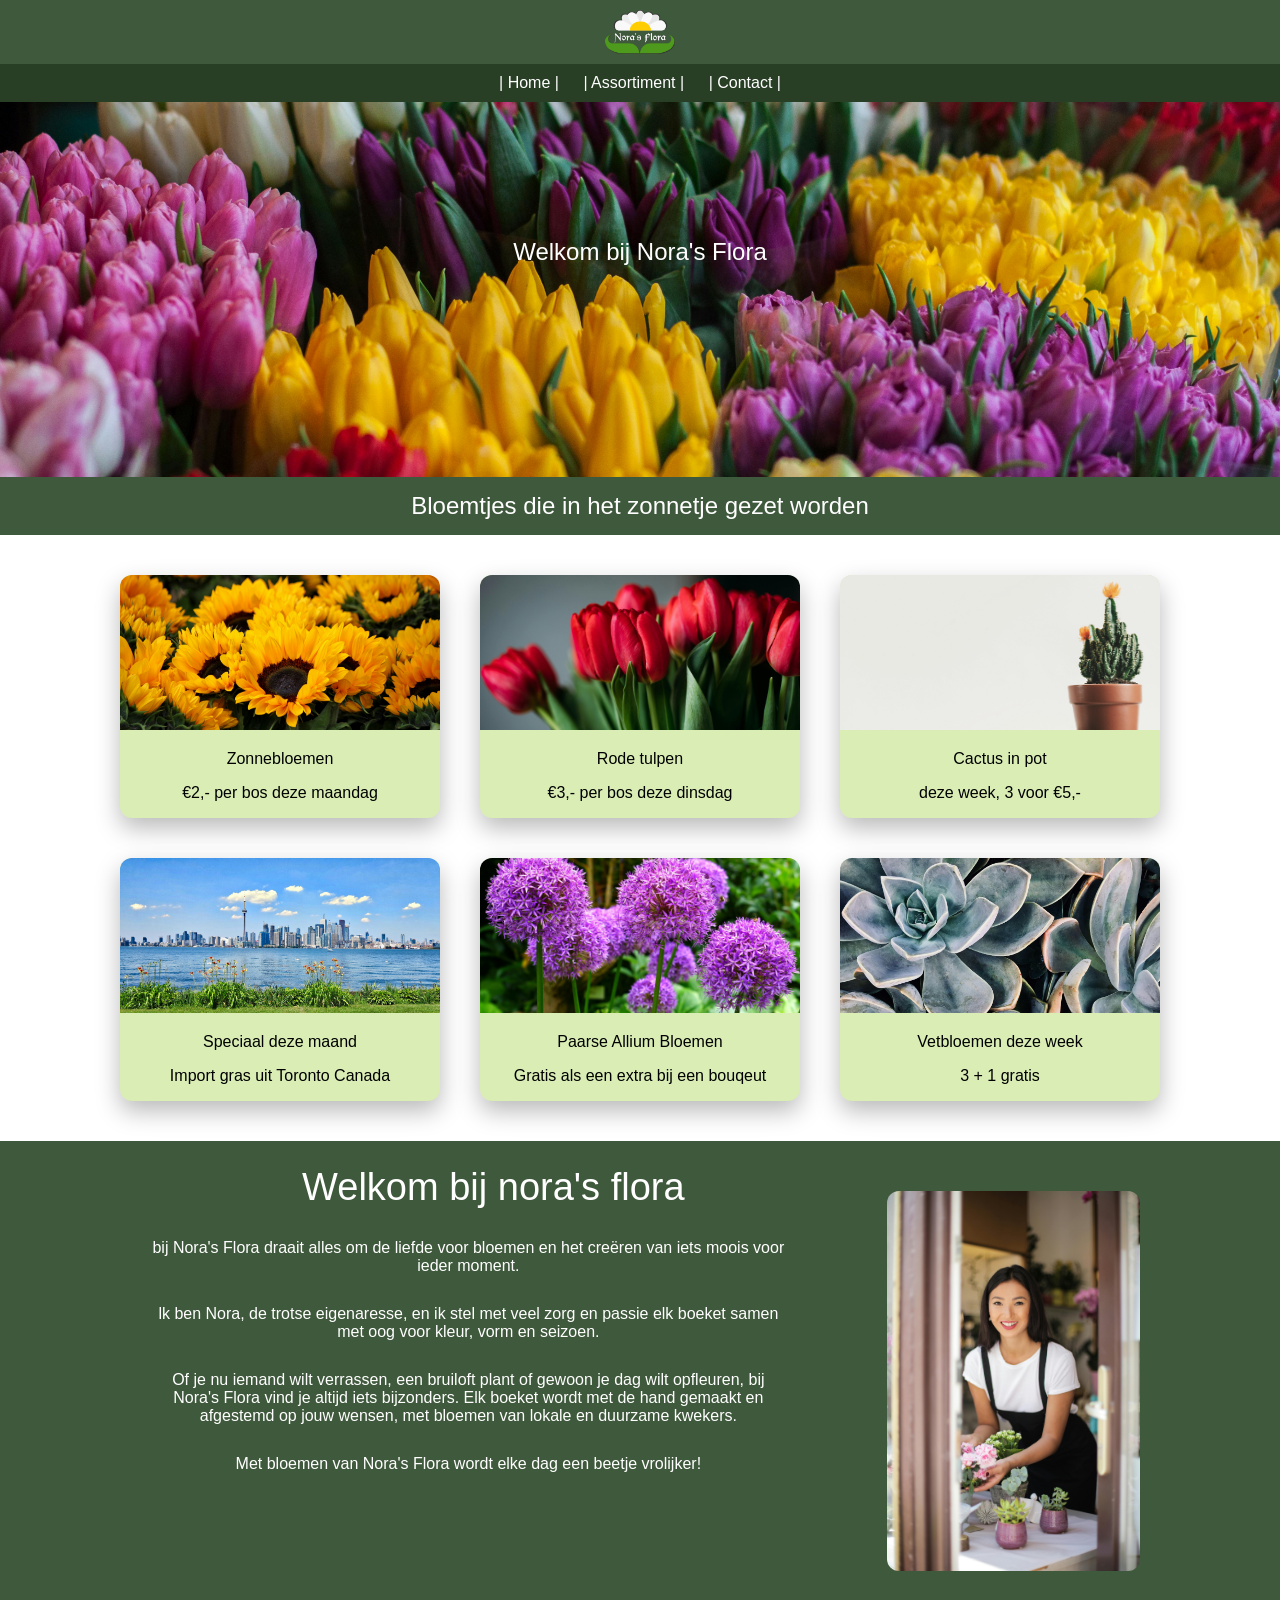
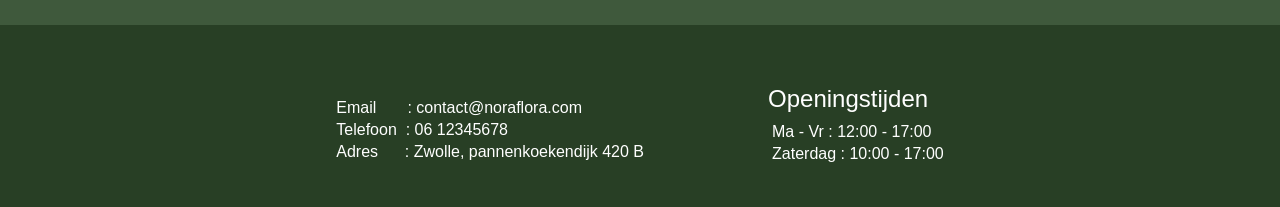
==== index.html @ fdf60d14 "de hele website" ====
<!doctype html>
<html lang="en">
  <head>
    <meta charset="UTF-8" />
    <meta name="viewport" content="width=device-width, initial-scale=1.0" />
    <link rel="stylesheet" href="style.css" />
    <title>Nora's Flora</title>
  </head>
  <body>
    <header>
      <div id="divLogo">
        <img
          id="imgLogo"
          src="images/Nora'sFloraLogo.png"
          alt="Nora'sFloraLogo"
        />
      </div>
      <div id="divNavigatie">
        <a href="index.html">| Home |</a>
        <a href="assortiment.html">| Assortiment |</a>
        <a href="contact.html">| Contact |</a>
      </div>
    </header>
    <main>
      <p id="pImgFlowers">Welkom bij Nora's Flora</p>
      <p id="zonnetje">Bloemtjes die in het zonnetje gezet worden</p>
      <div id="aanbiedingen-container">
        <div class="aanbiedingen">
          <div><img src="./images/pexels-pixabay-54267.jpg" /></div>

          <p>Zonnebloemen</p>
          <p>€2,- per bos deze maandag</p>
        </div>
        <div class="aanbiedingen">
          <div><img src="./images/pexels-valeriya-1961778.jpg" /></div>

          <p>Rode tulpen</p>
          <p>€3,- per bos deze dinsdag</p>
        </div>
        <div class="aanbiedingen">
          <div><img src="./images/pexels-scottwebb-403571.jpg" /></div>

          <p>Cactus in pot</p>
          <p>deze week, 3 voor €5,-</p>
        </div>
        <div class="aanbiedingen">
          <div><img src="./images/pexels-nextvoyage-457937.jpg" /></div>

          <p>Speciaal deze maand</p>
          <p>Import gras uit Toronto Canada</p>
        </div>
        <div class="aanbiedingen">
          <div><img src="./images/pexels-mikebirdy-109828.jpg" /></div>

          <p>Paarse Allium Bloemen</p>
          <p>Gratis als een extra bij een bouqeut</p>
        </div>
        <div class="aanbiedingen">
          <div>
            <img src="./images/pexels-maureen-piecesphotography-1207978.jpg" />
          </div>

          <p>Vetbloemen deze week</p>
          <p>3 + 1 gratis</p>
        </div>
      </div>
    </main>
    <div id="introductionContainer">
      <div>
        <h1 class="introductionTitel">Welkom bij nora's flora</h1>
        <p>
          bij Nora's Flora draait alles om de liefde voor bloemen en het creëren
          van iets moois voor ieder moment.
        </p>
        <p>
          lk ben Nora, de trotse eigenaresse, en ik stel met veel zorg en passie
          elk boeket samen met oog voor kleur, vorm en seizoen.
        </p>
        <p>
          Of je nu iemand wilt verrassen, een bruiloft plant of gewoon je dag
          wilt opfleuren, bij Nora's Flora vind je altijd iets bijzonders. Elk
          boeket wordt met de hand gemaakt en afgestemd op jouw wensen, met
          bloemen van lokale en duurzame kwekers.
        </p>
        <p>Met bloemen van Nora's Flora wordt elke dag een beetje vrolijker!</p>
      </div>

      <div>
        <img id="introductionImg" src="./images/pexels-olly-3775156.jpg" />
      </div>
    </div>
    <footer id="footerContainer">
      <div id="footerLinks">
        <p>
          Email&nbsp;&nbsp;&nbsp;&nbsp;&nbsp;&nbsp;&nbsp;: contact@noraflora.com
        </p>
        <p>Telefoon&nbsp;&nbsp;: 06 12345678</p>
        <p>
          Adres&nbsp;&nbsp;&nbsp;&nbsp;&nbsp;&nbsp;: Zwolle, pannenkoekendijk
          420 B
        </p>
      </div>
      <div id="footerRechts">
        <h2>Openingstijden</h2>
        <p>Ma - Vr : 12:00 - 17:00</p>
        <p>Zaterdag : 10:00 - 17:00</p>
      </div>
    </footer>
  </body>
</html>
---- style.css ----
body {
  margin: 0;
  /* padding: 0; */
  color: #ffffff;
  font-family: sans-serif;
}

#divLogo {
  background-color: #3f593c;
  color: #ffffff;
  display: flex;
  justify-content: space-between;
  align-items: center;
  padding: 10px 20px;
}

#imgLogo {
  width: 70px;
  height: auto;
  display: block;
  margin: 0 auto;
}

#divNavigatie {
  background-color: #283f25;
  padding: 10px 0;
  text-align: center;
}

#divNavigatie a {
  color: #ffffff;
  margin: 0 10px;
  text-decoration: none;
}

#imgFlowers {
  width: 100%;
  height: 200px;
  display: block;
  margin: 0;
}

#footerContainer {
  background-color: #283f25;
  display: flex;
  justify-content: center;
  padding: 40px;
}

#footerLinks {
  padding-right: 10%;
  padding-top: 30px;
}

#footerLinks p,
#footerRechts p {
  margin: 4px;
  font-weight: normal;
}

#footerRechts h2 {
  margin-bottom: 10px;
  font-weight: normal;
}

#pImgFlowers {
  background-image: url("images/pexels-jmark-250716.jpg");
  background-size: cover;
  background-position: center;
  margin: 0;
  width: 100%;
  height: 375px;
}

#pImgFlowers {
  text-align: center;
  line-height: 300px;
  font-size: 24px;
}

#zonnetje {
  background-color: #3f593c;
  text-align: center;
  margin: 0;
  padding: 15px;
  font-size: 24px;
}

#aanbiedingen-container {
  display: grid;
  grid-template-columns: repeat(auto-fit, minmax(275px, 1fr));
  gap: 40px;
  margin: 40px 120px 40px;
}

.aanbiedingen {
  background: #d9edb5;
  border-radius: 12px;
  overflow: hidden;
  box-shadow: 0 10px 25px rgba(0, 0, 0, 0.28);
  text-align: center;
  color: #000000;
}

.aanbiedingen img {
  width: 100%;
  height: 100%;
  object-fit: cover;
  max-height: 155px;
}

#introductionContainer {
  background-color: #3f593c;
  display: flex;
  justify-content: center;
}

#introductionContainer h1 {
  font-size: 38px;
  margin-left: 200px;
  font-weight: normal;
  text-align: center;
}

#introductionContainer p {
  text-align: center;
  margin: 30px 0 0 150px;
}

#introductionImg {
  max-height: 380px;
  border-radius: 12px;
  margin: 50px 140px 50px 100px;
}

#assortimentContainer {
  max-width: 900px;
  margin: 30px auto;
  padding: 10px;
}

#producten {
  display: grid;
  grid-template-columns: repeat(4, 1fr);
  gap: 20px;
}

.product {
  background-color: #d9edb5;
  border-radius: 8px;
  text-align: center;
  overflow: hidden;
  color: #000000;
}

.product img {
  width: 100%;
  height: 187px;
  object-fit: cover;
  display: block;
}

.product p {
  font-size: 16px;
}

.product-large {
  grid-column: 1 / span 2;
  grid-row: 2 / span 2;
}

.product-large img {
  height: 420px;
}

#contact {
  background-color: #d9edb5;
  padding: 30px 0px;
}

.contactBox {
  background-color: #3f593c;
  margin: 0px;
  padding: 5px;
}

#contactFormulier {
  display: flex;
  background-color: #3f593c;
  margin-left: 10px;
  padding: 0 100px;
  gap: 100px;
  font-size: 14px;
}

#contactOpnemen {
  text-align: center;
  font-size: 28px;
}

#vragenEnOpmerkingen {
  resize: none;
  border-radius: 10px;
  padding: 10px;
  background-color: #f7feea;
}

#contactInformatie {
  display: flex;
  gap: 280px;
  margin-top: 10px;
}

#contactGegevens {
  display: flex;
  gap: 10px;
  margin-left: 120px;
}

#email {
  background-color: #f7feea;
  border-radius: 8px;
  padding: 7px;
  width: 315px;
}

#contactButton {
  background-color: #d9edb5;
  border-radius: 15px;
  margin: 10px 0 0 30px;
  padding: 7px;
  width: 280px;
}

/* 
FFFFFF
3F593C
283F25
D9EDB5
F6F8E7 
*/
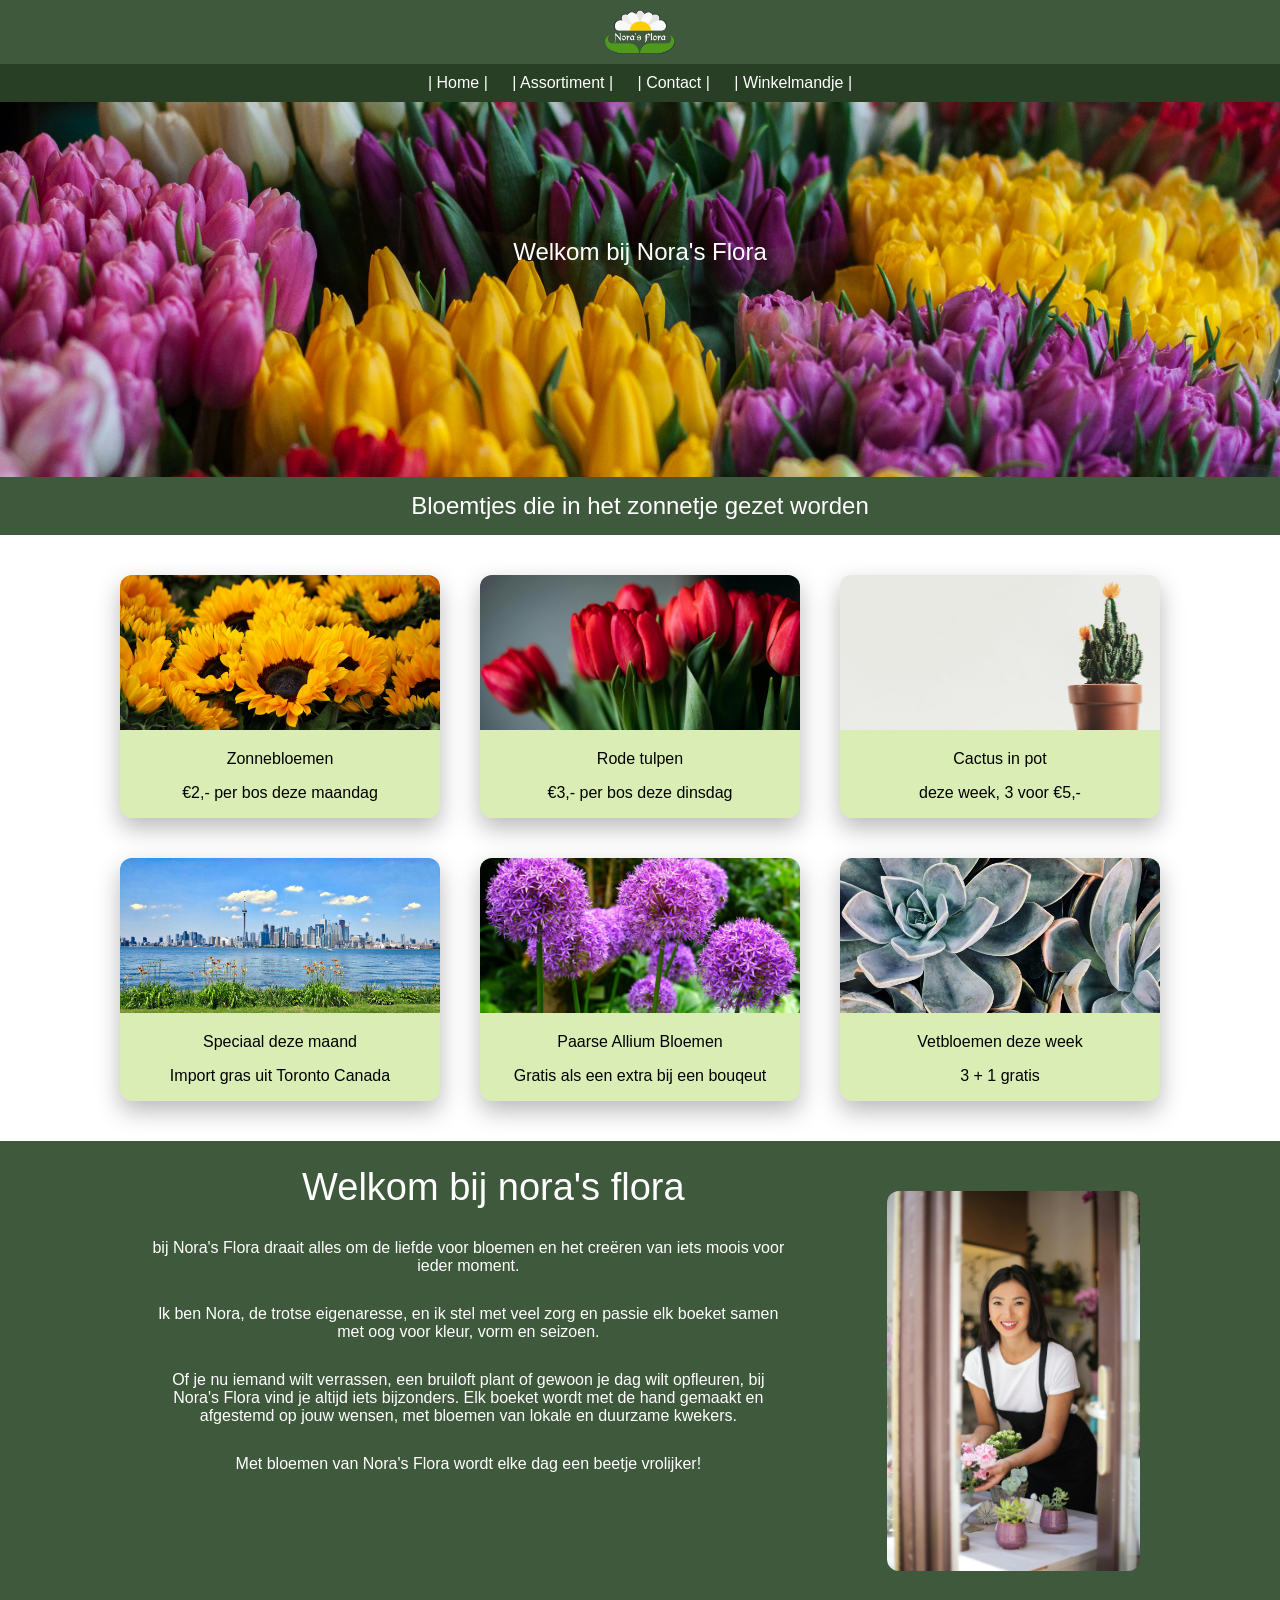
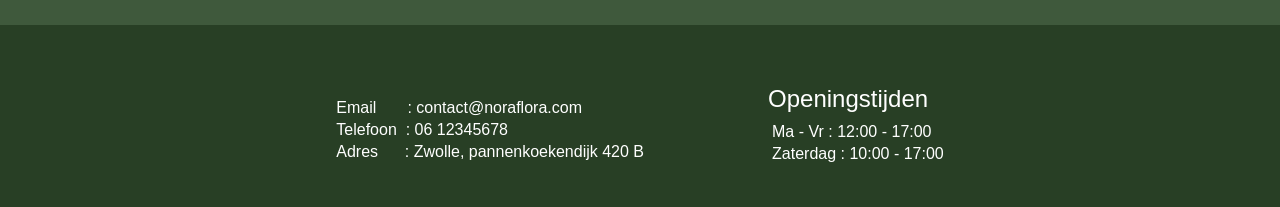
==== commit 1f652604: "peak" ====
--- a/index.html
+++ b/index.html
@@ -1,110 +1,115 @@
 <!doctype html>
 <html lang="en">
-  <head>
-    <meta charset="UTF-8" />
-    <meta name="viewport" content="width=device-width, initial-scale=1.0" />
-    <link rel="stylesheet" href="style.css" />
-    <title>Nora's Flora</title>
-  </head>
-  <body>
-    <header>
-      <div id="divLogo">
-        <img
-          id="imgLogo"
-          src="images/Nora'sFloraLogo.png"
-          alt="Nora'sFloraLogo"
-        />
+
+<head>
+  <meta charset="UTF-8" />
+  <meta name="viewport" content="width=device-width, initial-scale=1.0" />
+  <link rel="stylesheet" href="style.css" />
+  <title>Nora's Flora</title>
+  <script src="producten.js"></script>
+  <script src="script.js"></script>
+</head>
+
+<body>
+  <header>
+    <div id="divLogo">
+      <img id="imgLogo" src="images/Nora'sFloraLogo.png" alt="Nora'sFloraLogo" />
+    </div>
+    <div id="divNavigatie">
+      <a href="index.html">| Home |</a>
+      <a href="assortiment.html">| Assortiment |</a>
+      <a href="contact.html">| Contact |</a>
+      <a href="shoppingcart.html">| Winkelmandje |</a>
+      <span id="cartCount"></span>
+
+
+    </div>
+  </header>
+  <main>
+    <p id="pImgFlowers">Welkom bij Nora's Flora</p>
+    <p id="zonnetje">Bloemtjes die in het zonnetje gezet worden</p>
+    <div id="aanbiedingen-container">
+      <div class="aanbiedingen">
+        <div><img src="./images/pexels-pixabay-54267.jpg" /></div>
+
+        <p>Zonnebloemen</p>
+        <p>€2,- per bos deze maandag</p>
       </div>
-      <div id="divNavigatie">
-        <a href="index.html">| Home |</a>
-        <a href="assortiment.html">| Assortiment |</a>
-        <a href="contact.html">| Contact |</a>
+      <div class="aanbiedingen">
+        <div><img src="./images/pexels-valeriya-1961778.jpg" /></div>
+
+        <p>Rode tulpen</p>
+        <p>€3,- per bos deze dinsdag</p>
       </div>
-    </header>
-    <main>
-      <p id="pImgFlowers">Welkom bij Nora's Flora</p>
-      <p id="zonnetje">Bloemtjes die in het zonnetje gezet worden</p>
-      <div id="aanbiedingen-container">
-        <div class="aanbiedingen">
-          <div><img src="./images/pexels-pixabay-54267.jpg" /></div>
+      <div class="aanbiedingen">
+        <div><img src="./images/pexels-scottwebb-403571.jpg" /></div>
 
-          <p>Zonnebloemen</p>
-          <p>€2,- per bos deze maandag</p>
+        <p>Cactus in pot</p>
+        <p>deze week, 3 voor €5,-</p>
+      </div>
+      <div class="aanbiedingen">
+        <div><img src="./images/pexels-nextvoyage-457937.jpg" /></div>
+
+        <p>Speciaal deze maand</p>
+        <p>Import gras uit Toronto Canada</p>
+      </div>
+      <div class="aanbiedingen">
+        <div><img src="./images/pexels-mikebirdy-109828.jpg" /></div>
+
+        <p>Paarse Allium Bloemen</p>
+        <p>Gratis als een extra bij een bouqeut</p>
+      </div>
+      <div class="aanbiedingen">
+        <div>
+          <img src="./images/pexels-maureen-piecesphotography-1207978.jpg" />
         </div>
-        <div class="aanbiedingen">
-          <div><img src="./images/pexels-valeriya-1961778.jpg" /></div>
 
-          <p>Rode tulpen</p>
-          <p>€3,- per bos deze dinsdag</p>
-        </div>
-        <div class="aanbiedingen">
-          <div><img src="./images/pexels-scottwebb-403571.jpg" /></div>
-
-          <p>Cactus in pot</p>
-          <p>deze week, 3 voor €5,-</p>
-        </div>
-        <div class="aanbiedingen">
-          <div><img src="./images/pexels-nextvoyage-457937.jpg" /></div>
-
-          <p>Speciaal deze maand</p>
-          <p>Import gras uit Toronto Canada</p>
-        </div>
-        <div class="aanbiedingen">
-          <div><img src="./images/pexels-mikebirdy-109828.jpg" /></div>
-
-          <p>Paarse Allium Bloemen</p>
-          <p>Gratis als een extra bij een bouqeut</p>
-        </div>
-        <div class="aanbiedingen">
-          <div>
-            <img src="./images/pexels-maureen-piecesphotography-1207978.jpg" />
-          </div>
-
-          <p>Vetbloemen deze week</p>
-          <p>3 + 1 gratis</p>
-        </div>
-      </div>
-    </main>
-    <div id="introductionContainer">
-      <div>
-        <h1 class="introductionTitel">Welkom bij nora's flora</h1>
-        <p>
-          bij Nora's Flora draait alles om de liefde voor bloemen en het creëren
-          van iets moois voor ieder moment.
-        </p>
-        <p>
-          lk ben Nora, de trotse eigenaresse, en ik stel met veel zorg en passie
-          elk boeket samen met oog voor kleur, vorm en seizoen.
-        </p>
-        <p>
-          Of je nu iemand wilt verrassen, een bruiloft plant of gewoon je dag
-          wilt opfleuren, bij Nora's Flora vind je altijd iets bijzonders. Elk
-          boeket wordt met de hand gemaakt en afgestemd op jouw wensen, met
-          bloemen van lokale en duurzame kwekers.
-        </p>
-        <p>Met bloemen van Nora's Flora wordt elke dag een beetje vrolijker!</p>
-      </div>
-
-      <div>
-        <img id="introductionImg" src="./images/pexels-olly-3775156.jpg" />
+        <p>Vetbloemen deze week</p>
+        <p>3 + 1 gratis</p>
       </div>
     </div>
-    <footer id="footerContainer">
-      <div id="footerLinks">
-        <p>
-          Email&nbsp;&nbsp;&nbsp;&nbsp;&nbsp;&nbsp;&nbsp;: contact@noraflora.com
-        </p>
-        <p>Telefoon&nbsp;&nbsp;: 06 12345678</p>
-        <p>
-          Adres&nbsp;&nbsp;&nbsp;&nbsp;&nbsp;&nbsp;: Zwolle, pannenkoekendijk
-          420 B
-        </p>
-      </div>
-      <div id="footerRechts">
-        <h2>Openingstijden</h2>
-        <p>Ma - Vr : 12:00 - 17:00</p>
-        <p>Zaterdag : 10:00 - 17:00</p>
-      </div>
-    </footer>
-  </body>
-</html>
+  </main>
+  <div id="introductionContainer">
+    <div>
+      <h1 class="introductionTitel">Welkom bij nora's flora</h1>
+      <p>
+        bij Nora's Flora draait alles om de liefde voor bloemen en het creëren
+        van iets moois voor ieder moment.
+      </p>
+      <p>
+        lk ben Nora, de trotse eigenaresse, en ik stel met veel zorg en passie
+        elk boeket samen met oog voor kleur, vorm en seizoen.
+      </p>
+      <p>
+        Of je nu iemand wilt verrassen, een bruiloft plant of gewoon je dag
+        wilt opfleuren, bij Nora's Flora vind je altijd iets bijzonders. Elk
+        boeket wordt met de hand gemaakt en afgestemd op jouw wensen, met
+        bloemen van lokale en duurzame kwekers.
+      </p>
+      <p>Met bloemen van Nora's Flora wordt elke dag een beetje vrolijker!</p>
+    </div>
+
+    <div>
+      <img id="introductionImg" src="./images/pexels-olly-3775156.jpg" />
+    </div>
+  </div>
+  <footer id="footerContainer">
+    <div id="footerLinks">
+      <p>
+        Email&nbsp;&nbsp;&nbsp;&nbsp;&nbsp;&nbsp;&nbsp;: contact@noraflora.com
+      </p>
+      <p>Telefoon&nbsp;&nbsp;: 06 12345678</p>
+      <p>
+        Adres&nbsp;&nbsp;&nbsp;&nbsp;&nbsp;&nbsp;: Zwolle, pannenkoekendijk
+        420 B
+      </p>
+    </div>
+    <div id="footerRechts">
+      <h2>Openingstijden</h2>
+      <p>Ma - Vr : 12:00 - 17:00</p>
+      <p>Zaterdag : 10:00 - 17:00</p>
+    </div>
+  </footer>
+</body>
+
+</html>
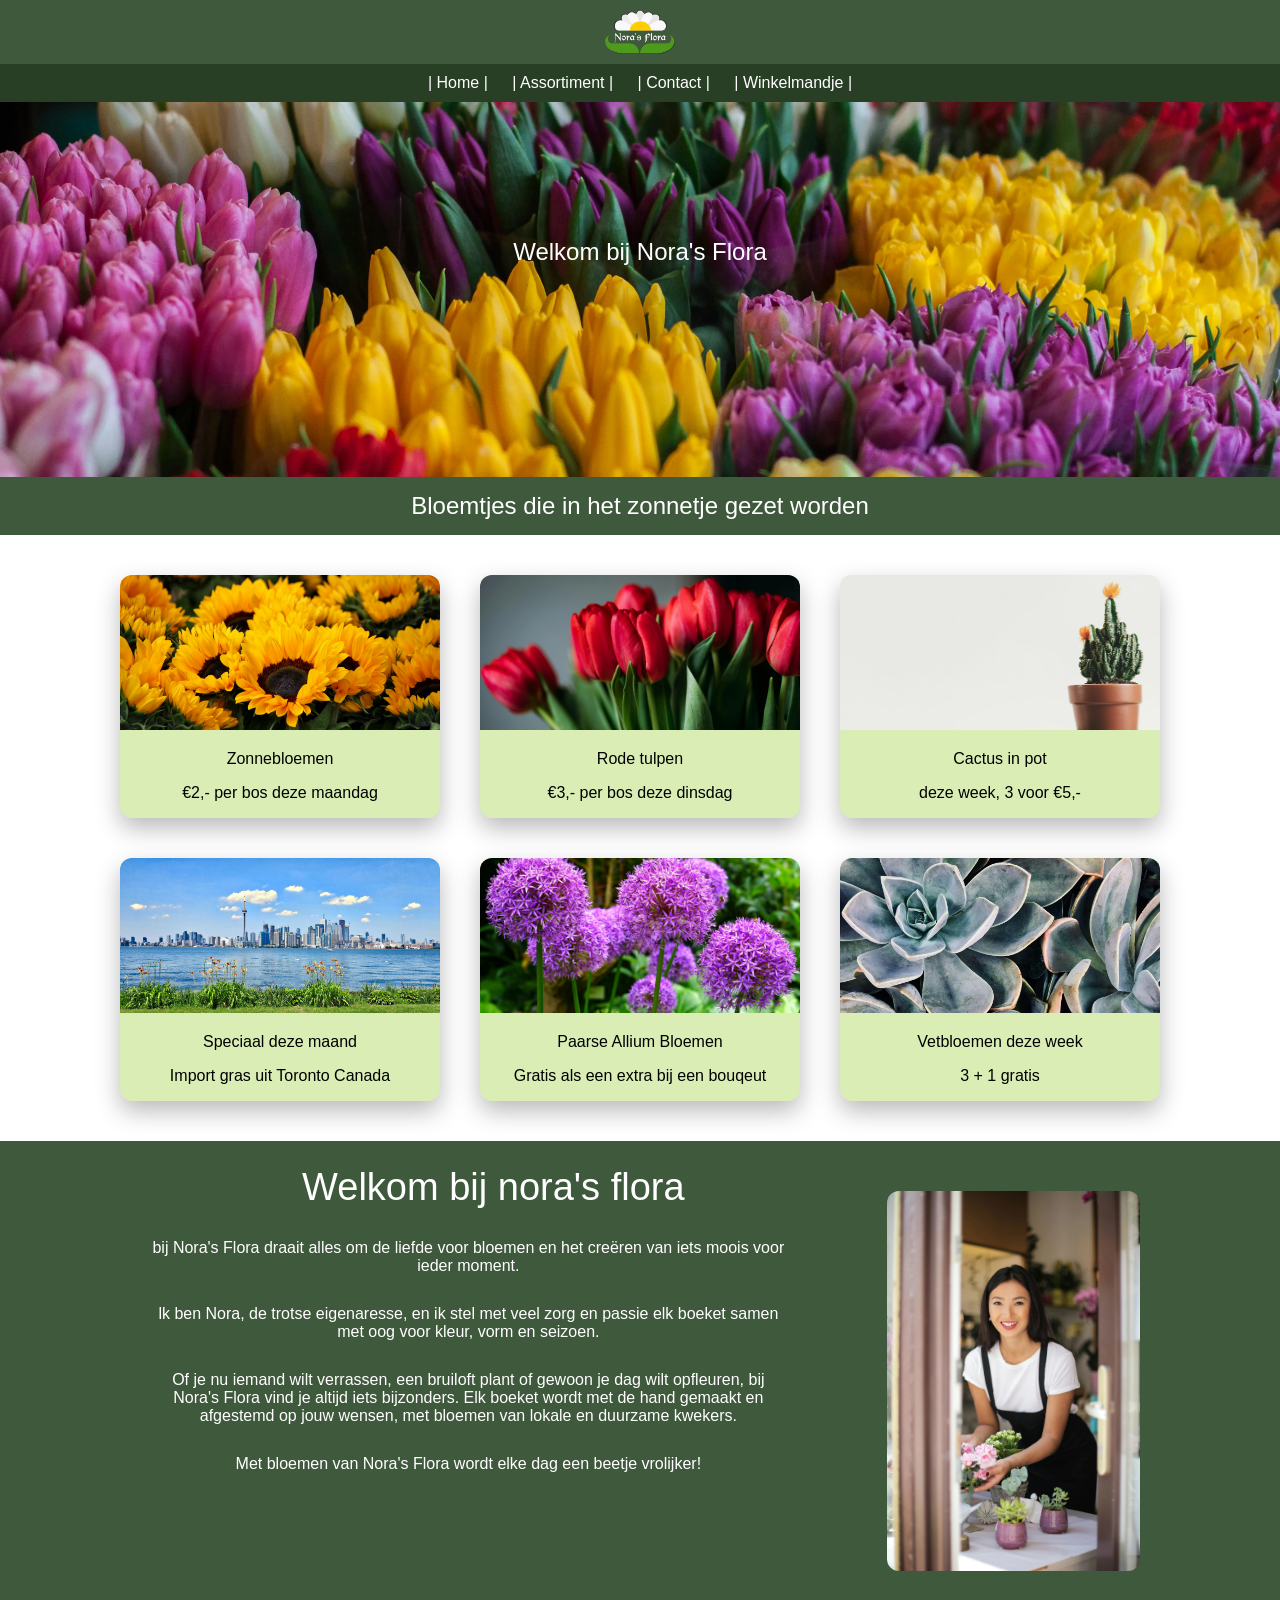
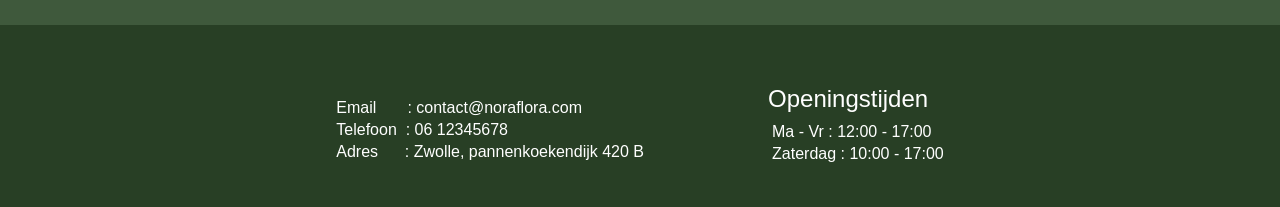
==== commit a9ac9044: "elke pagina plaatjes naar webp gezet" ====
--- a/index.html
+++ b/index.html
@@ -30,38 +30,38 @@
     <p id="zonnetje">Bloemtjes die in het zonnetje gezet worden</p>
     <div id="aanbiedingen-container">
       <div class="aanbiedingen">
-        <div><img src="./images/pexels-pixabay-54267.jpg" /></div>
+        <div><img src="./images/pexels-pixabay-54267.webp" /></div>
 
         <p>Zonnebloemen</p>
         <p>€2,- per bos deze maandag</p>
       </div>
       <div class="aanbiedingen">
-        <div><img src="./images/pexels-valeriya-1961778.jpg" /></div>
+        <div><img src="./images/pexels-valeriya-1961778.webp" /></div>
 
         <p>Rode tulpen</p>
         <p>€3,- per bos deze dinsdag</p>
       </div>
       <div class="aanbiedingen">
-        <div><img src="./images/pexels-scottwebb-403571.jpg" /></div>
+        <div><img src="./images/pexels-scottwebb-403571.webp" /></div>
 
         <p>Cactus in pot</p>
         <p>deze week, 3 voor €5,-</p>
       </div>
       <div class="aanbiedingen">
-        <div><img src="./images/pexels-nextvoyage-457937.jpg" /></div>
+        <div><img src="./images/pexels-nextvoyage-457937.webp" /></div>
 
         <p>Speciaal deze maand</p>
         <p>Import gras uit Toronto Canada</p>
       </div>
       <div class="aanbiedingen">
-        <div><img src="./images/pexels-mikebirdy-109828.jpg" /></div>
+        <div><img src="./images/pexels-mikebirdy-109828.webp" /></div>
 
         <p>Paarse Allium Bloemen</p>
         <p>Gratis als een extra bij een bouqeut</p>
       </div>
       <div class="aanbiedingen">
         <div>
-          <img src="./images/pexels-maureen-piecesphotography-1207978.jpg" />
+          <img src="./images/pexels-maureen-piecesphotography-1207978.webp" />
         </div>
 
         <p>Vetbloemen deze week</p>
@@ -90,7 +90,7 @@
     </div>
 
     <div>
-      <img id="introductionImg" src="./images/pexels-olly-3775156.jpg" />
+      <img id="introductionImg" src="./images/pexels-olly-3775156.webp" />
     </div>
   </div>
   <footer id="footerContainer">
--- a/style.css
+++ b/style.css
@@ -64,7 +64,7 @@
 }
 
 #pImgFlowers {
-  background-image: url("images/pexels-jmark-250716.jpg");
+  background-image: url("images/pexels-jmark-250716.webp");
   background-size: cover;
   background-position: center;
   margin: 0;
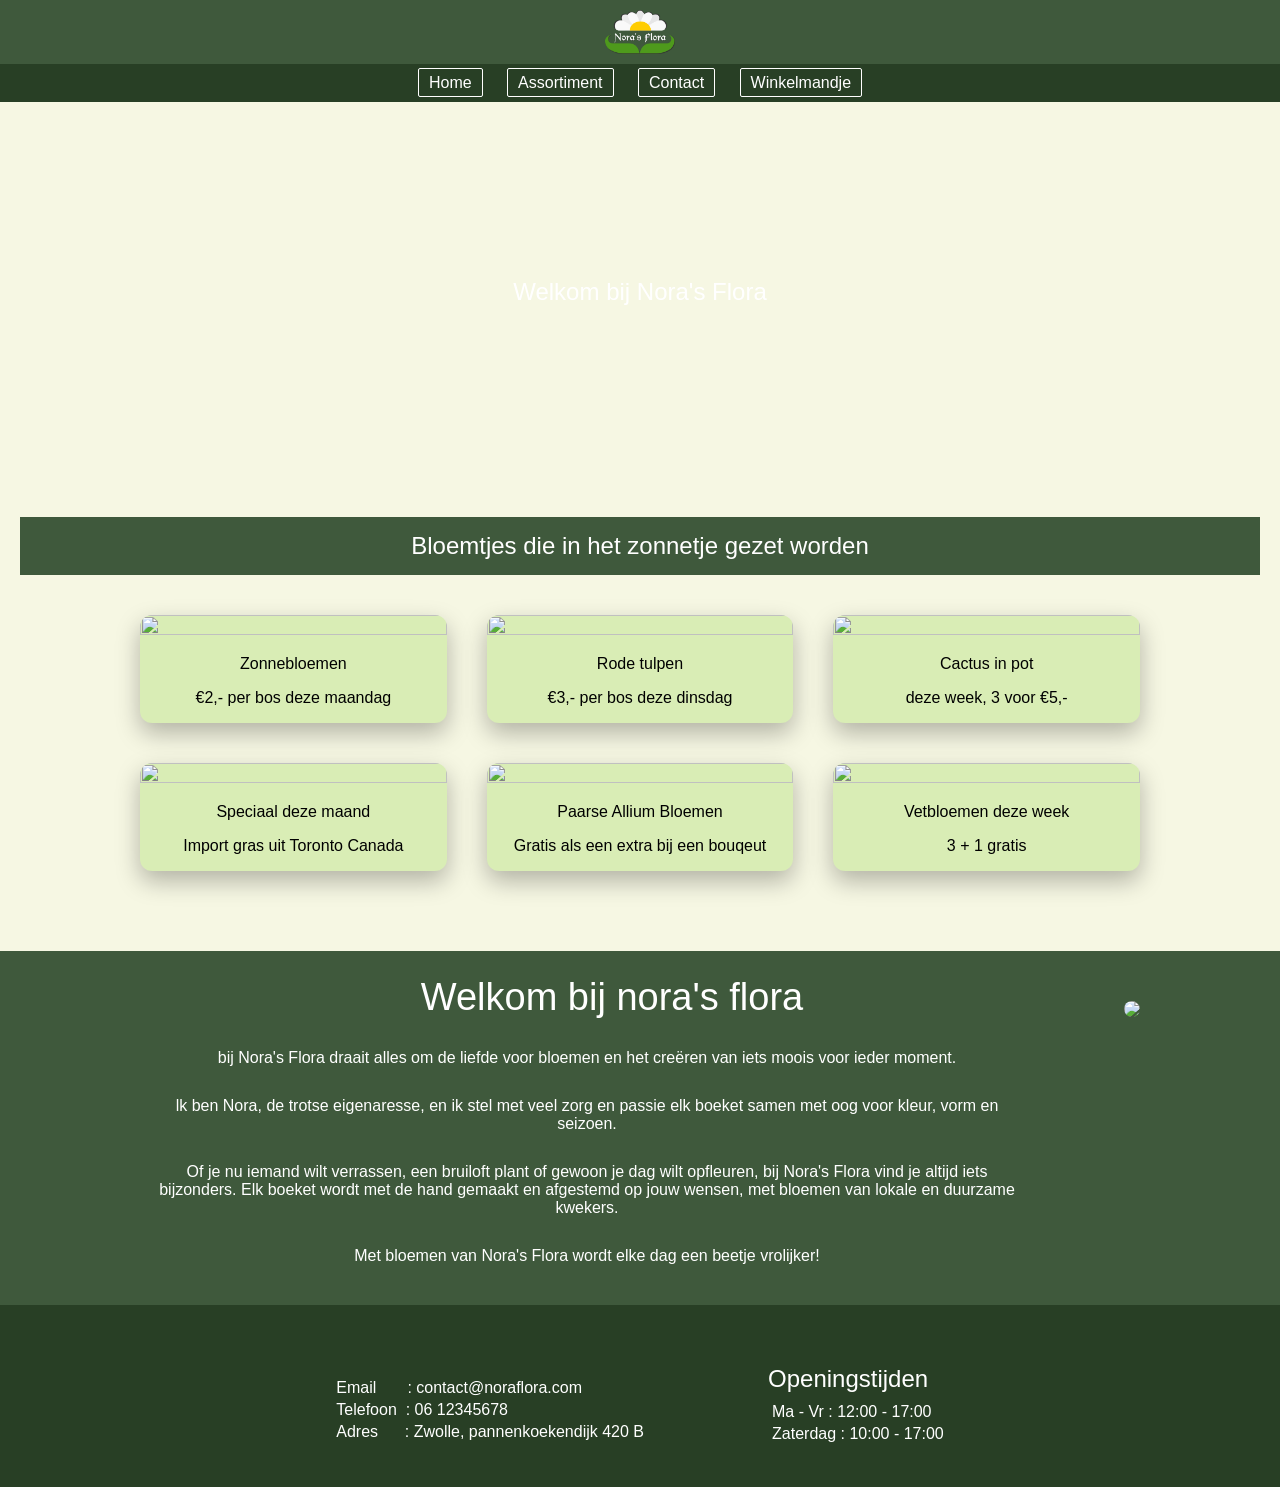
==== commit 744efb1a: "small fix navbar" ====
--- a/index.html
+++ b/index.html
@@ -16,10 +16,10 @@
       <img id="imgLogo" src="images/Nora'sFloraLogo.png" alt="Nora'sFloraLogo" />
     </div>
     <div id="divNavigatie">
-      <a href="index.html">| Home |</a>
-      <a href="assortiment.html">| Assortiment |</a>
-      <a href="contact.html">| Contact |</a>
-      <a href="shoppingcart.html">| Winkelmandje |</a>
+      <a href="index.html">Home</a>
+      <a href="assortiment.html">Assortiment</a>
+      <a href="contact.html">Contact</a>
+      <a href="shoppingcart.html">Winkelmandje</a>
       <span id="cartCount"></span>
 
 
@@ -30,38 +30,38 @@
     <p id="zonnetje">Bloemtjes die in het zonnetje gezet worden</p>
     <div id="aanbiedingen-container">
       <div class="aanbiedingen">
-        <div><img src="./images/pexels-pixabay-54267.webp" /></div>
+        <div><img src="./images/pexels-pixabay-54267.jpg" /></div>
 
         <p>Zonnebloemen</p>
         <p>€2,- per bos deze maandag</p>
       </div>
       <div class="aanbiedingen">
-        <div><img src="./images/pexels-valeriya-1961778.webp" /></div>
+        <div><img src="./images/pexels-valeriya-1961778.jpg" /></div>
 
         <p>Rode tulpen</p>
         <p>€3,- per bos deze dinsdag</p>
       </div>
       <div class="aanbiedingen">
-        <div><img src="./images/pexels-scottwebb-403571.webp" /></div>
+        <div><img src="./images/pexels-scottwebb-403571.jpg" /></div>
 
         <p>Cactus in pot</p>
         <p>deze week, 3 voor €5,-</p>
       </div>
       <div class="aanbiedingen">
-        <div><img src="./images/pexels-nextvoyage-457937.webp" /></div>
+        <div><img src="./images/pexels-nextvoyage-457937.jpg" /></div>
 
         <p>Speciaal deze maand</p>
         <p>Import gras uit Toronto Canada</p>
       </div>
       <div class="aanbiedingen">
-        <div><img src="./images/pexels-mikebirdy-109828.webp" /></div>
+        <div><img src="./images/pexels-mikebirdy-109828.jpg" /></div>
 
         <p>Paarse Allium Bloemen</p>
         <p>Gratis als een extra bij een bouqeut</p>
       </div>
       <div class="aanbiedingen">
         <div>
-          <img src="./images/pexels-maureen-piecesphotography-1207978.webp" />
+          <img src="./images/pexels-maureen-piecesphotography-1207978.jpg" />
         </div>
 
         <p>Vetbloemen deze week</p>
@@ -90,7 +90,7 @@
     </div>
 
     <div>
-      <img id="introductionImg" src="./images/pexels-olly-3775156.webp" />
+      <img id="introductionImg" src="./images/pexels-olly-3775156.jpg" />
     </div>
   </div>
   <footer id="footerContainer">
--- a/style.css
+++ b/style.css
@@ -31,6 +31,16 @@
   color: #ffffff;
   margin: 0 10px;
   text-decoration: none;
+  border: 1px solid #ffffff;
+  padding: 5px 10px;
+  border-radius: 2px;
+  transition: background-color 0.3s ease;
+}
+
+#divNavigatie a:hover {
+  background-color: #ffffff;
+  color: #084f23;
+  border: 1px solid #084f23;
 }
 
 #imgFlowers {
@@ -64,7 +74,7 @@
 }
 
 #pImgFlowers {
-  background-image: url("images/pexels-jmark-250716.webp");
+  background-image: url("images/pexels-jmark-250716.jpg");
   background-size: cover;
   background-position: center;
   margin: 0;
@@ -137,6 +147,15 @@
   max-width: 900px;
   margin: 30px auto;
   padding: 10px;
+
+}
+
+body {
+  background-color: #f6f7e3;
+}
+
+footer {
+  border-top: 40px solid #3f593c;
 }
 
 #producten {
@@ -232,10 +251,117 @@
   width: 280px;
 }
 
+
+main {
+  background-color: #f6f7e3;
+  padding: 40px 20px;
+  min-height: 60vh;
+}
+
+#cartContainer {
+  max-width: 900px;
+  margin: 0 auto;
+  background-color: #d9edb5;
+  padding: 30px;
+  border-radius: 8px;
+  color: #000000;
+}
+
+#cartContainer h1 {
+  text-align: center;
+  color: #3f593c;
+}
+
+#cartItems {
+  margin: 20px 0;
+}
+
+#cartItems table {
+  width: 100%;
+  border-collapse: collapse;
+  margin-bottom: 20px;
+}
+
+#cartItems th,
+#cartItems td {
+  padding: 10px;
+  text-align: left;
+  border-bottom: 1px solid #999;
+}
+
+#cartItems th {
+  background-color: #3f593c;
+  color: #ffffff;
+}
+
+#cartItems button {
+  background-color: #ff6b6b;
+  color: white;
+  border: none;
+  padding: 5px 10px;
+  border-radius: 4px;
+  cursor: pointer;
+}
+
+#cartItems button:hover {
+  background-color: #ff5252;
+}
+
+.cart-total {
+  text-align: right;
+  font-size: 20px;
+  font-weight: bold;
+  color: #3f593c;
+  margin: 20px 0;
+}
+
+.empty-cart {
+  text-align: center;
+  color: #3f593c;
+  font-size: 18px;
+  padding: 40px;
+}
+
+.cart-actions {
+  display: flex;
+  gap: 10px;
+  justify-content: center;
+  margin-top: 30px;
+}
+
+.cart-actions button {
+  background-color: #3f593c;
+  color: white;
+  padding: 10px 20px;
+  border: none;
+  border-radius: 8px;
+  cursor: pointer;
+  font-size: 16px;
+}
+
+.cart-actions button:hover {
+  background-color: #283f25;
+}
+
+.cart-actions a {
+  display: inline-block;
+  background-color: #3f593c;
+  color: white;
+  padding: 10px 20px;
+  border-radius: 8px;
+  text-decoration: none;
+  font-size: 16px;
+}
+
+.cart-actions a:hover {
+  background-color: #283f25;
+}
+
+
 /* 
 FFFFFF
 3F593C
 283F25
 D9EDB5
 F6F8E7 
-*/
+*/
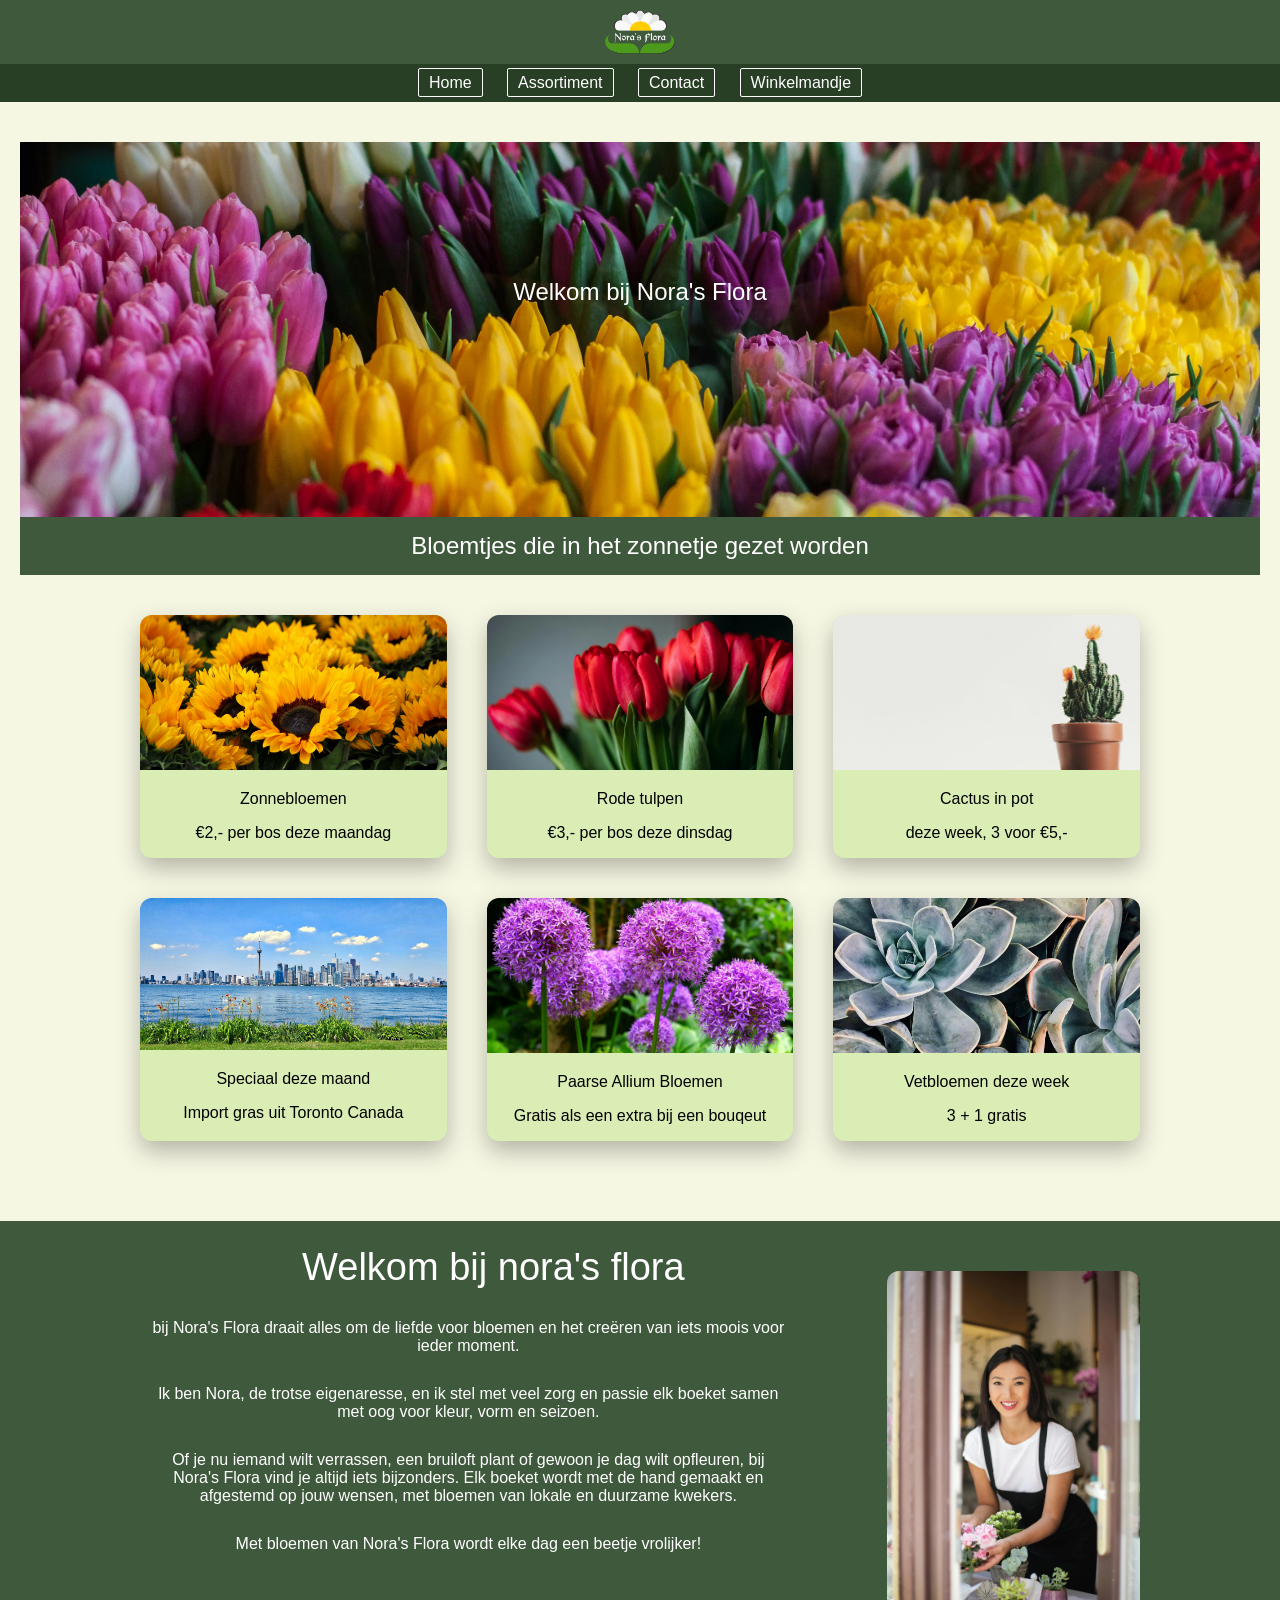
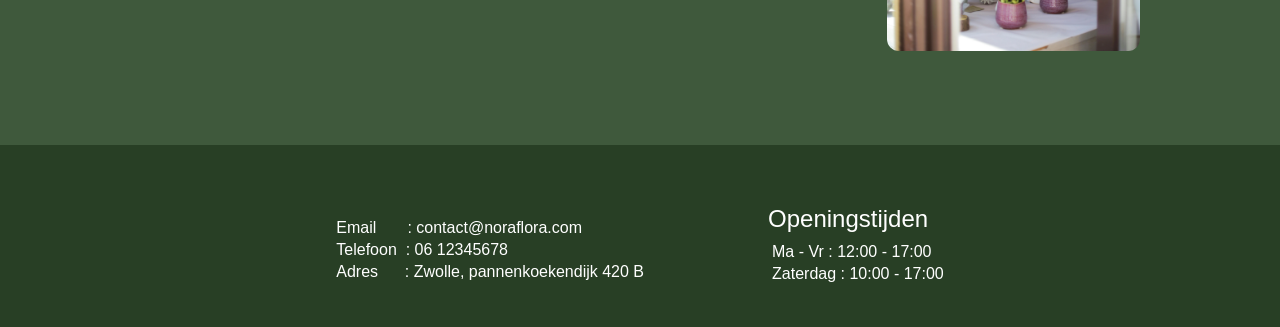
==== commit 7d4f7064: "Merge branch 'main' of https://github.com/juiced1pinguin/nora-s-flora-uitberijding" ====
--- a/index.html
+++ b/index.html
@@ -30,38 +30,38 @@
     <p id="zonnetje">Bloemtjes die in het zonnetje gezet worden</p>
     <div id="aanbiedingen-container">
       <div class="aanbiedingen">
-        <div><img src="./images/pexels-pixabay-54267.jpg" /></div>
+        <div><img src="./images/pexels-pixabay-54267.webp" /></div>
 
         <p>Zonnebloemen</p>
         <p>€2,- per bos deze maandag</p>
       </div>
       <div class="aanbiedingen">
-        <div><img src="./images/pexels-valeriya-1961778.jpg" /></div>
+        <div><img src="./images/pexels-valeriya-1961778.webp" /></div>
 
         <p>Rode tulpen</p>
         <p>€3,- per bos deze dinsdag</p>
       </div>
       <div class="aanbiedingen">
-        <div><img src="./images/pexels-scottwebb-403571.jpg" /></div>
+        <div><img src="./images/pexels-scottwebb-403571.webp" /></div>
 
         <p>Cactus in pot</p>
         <p>deze week, 3 voor €5,-</p>
       </div>
       <div class="aanbiedingen">
-        <div><img src="./images/pexels-nextvoyage-457937.jpg" /></div>
+        <div><img src="./images/pexels-nextvoyage-457937.webp" /></div>
 
         <p>Speciaal deze maand</p>
         <p>Import gras uit Toronto Canada</p>
       </div>
       <div class="aanbiedingen">
-        <div><img src="./images/pexels-mikebirdy-109828.jpg" /></div>
+        <div><img src="./images/pexels-mikebirdy-109828.webp" /></div>
 
         <p>Paarse Allium Bloemen</p>
         <p>Gratis als een extra bij een bouqeut</p>
       </div>
       <div class="aanbiedingen">
         <div>
-          <img src="./images/pexels-maureen-piecesphotography-1207978.jpg" />
+          <img src="./images/pexels-maureen-piecesphotography-1207978.webp" />
         </div>
 
         <p>Vetbloemen deze week</p>
@@ -90,7 +90,7 @@
     </div>
 
     <div>
-      <img id="introductionImg" src="./images/pexels-olly-3775156.jpg" />
+      <img id="introductionImg" src="./images/pexels-olly-3775156.webp" />
     </div>
   </div>
   <footer id="footerContainer">
--- a/style.css
+++ b/style.css
@@ -74,7 +74,7 @@
 }
 
 #pImgFlowers {
-  background-image: url("images/pexels-jmark-250716.jpg");
+  background-image: url("images/pexels-jmark-250716.webp");
   background-size: cover;
   background-position: center;
   margin: 0;
